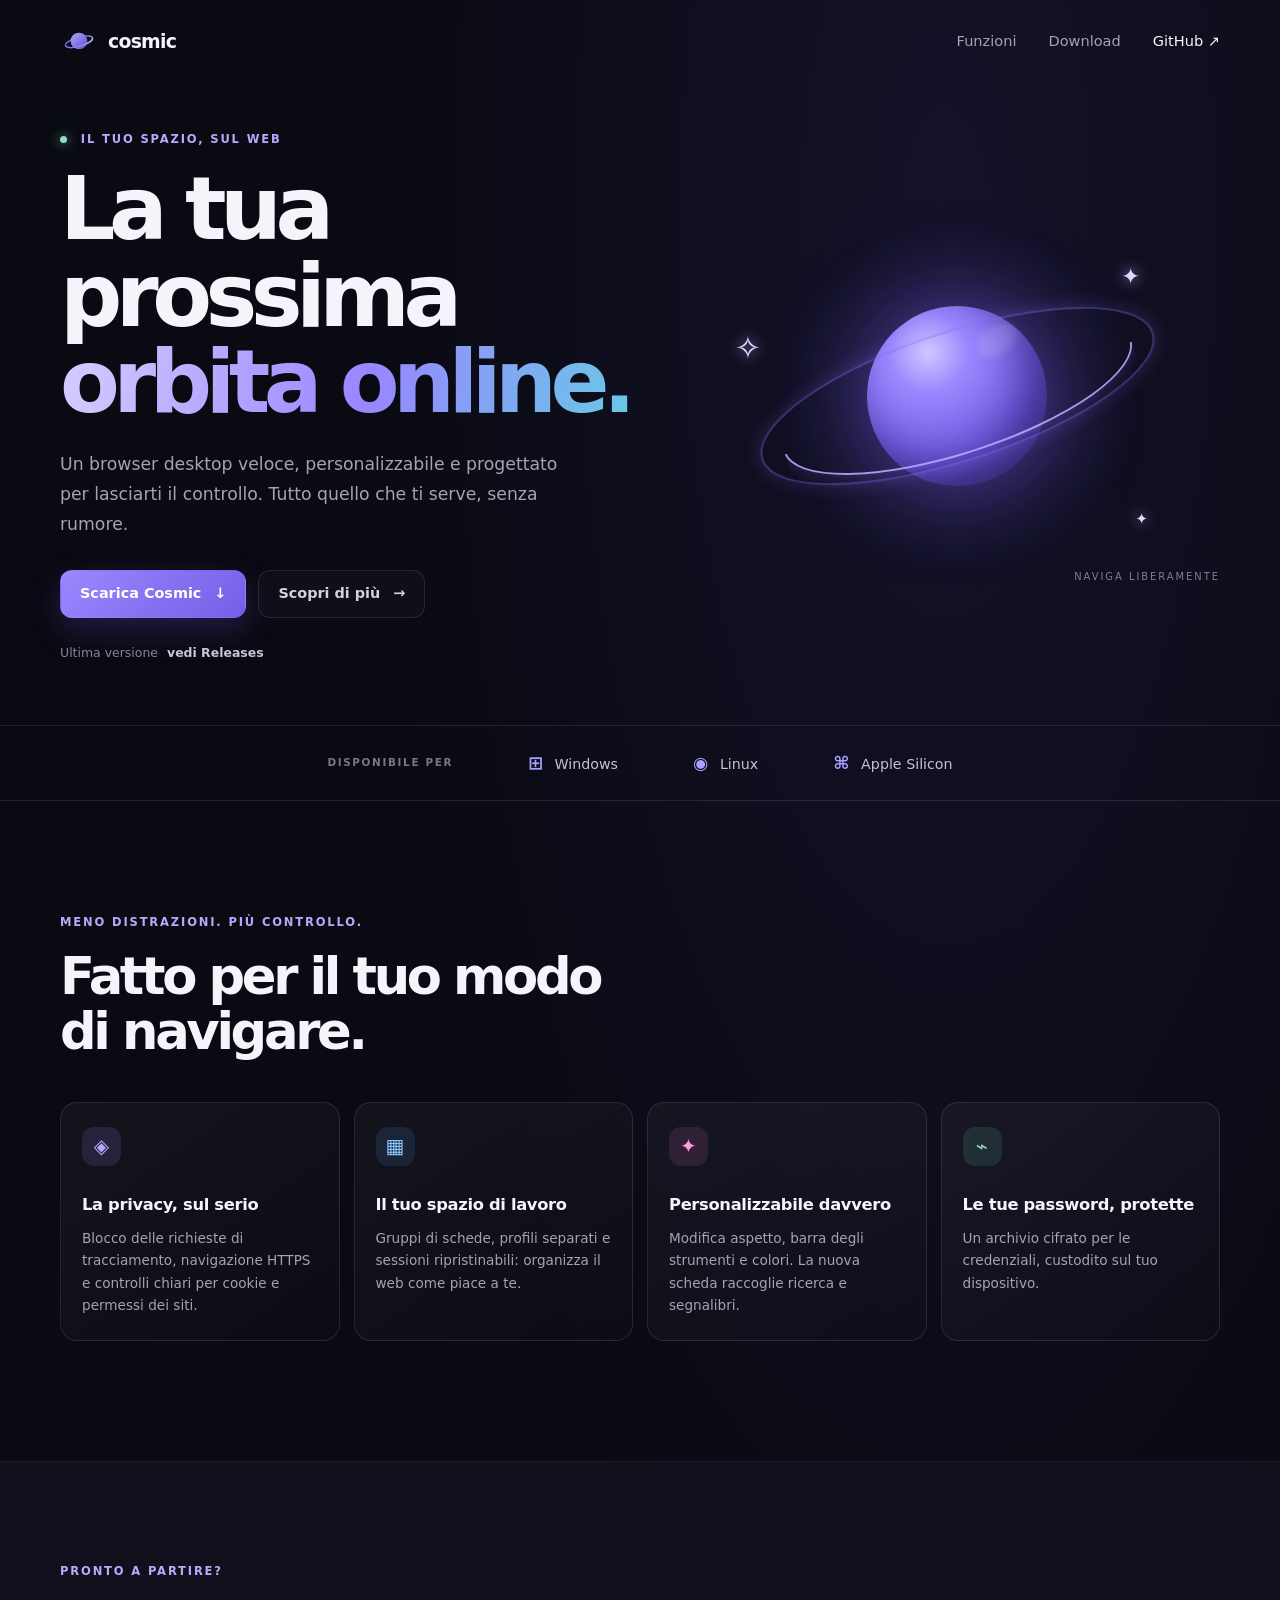
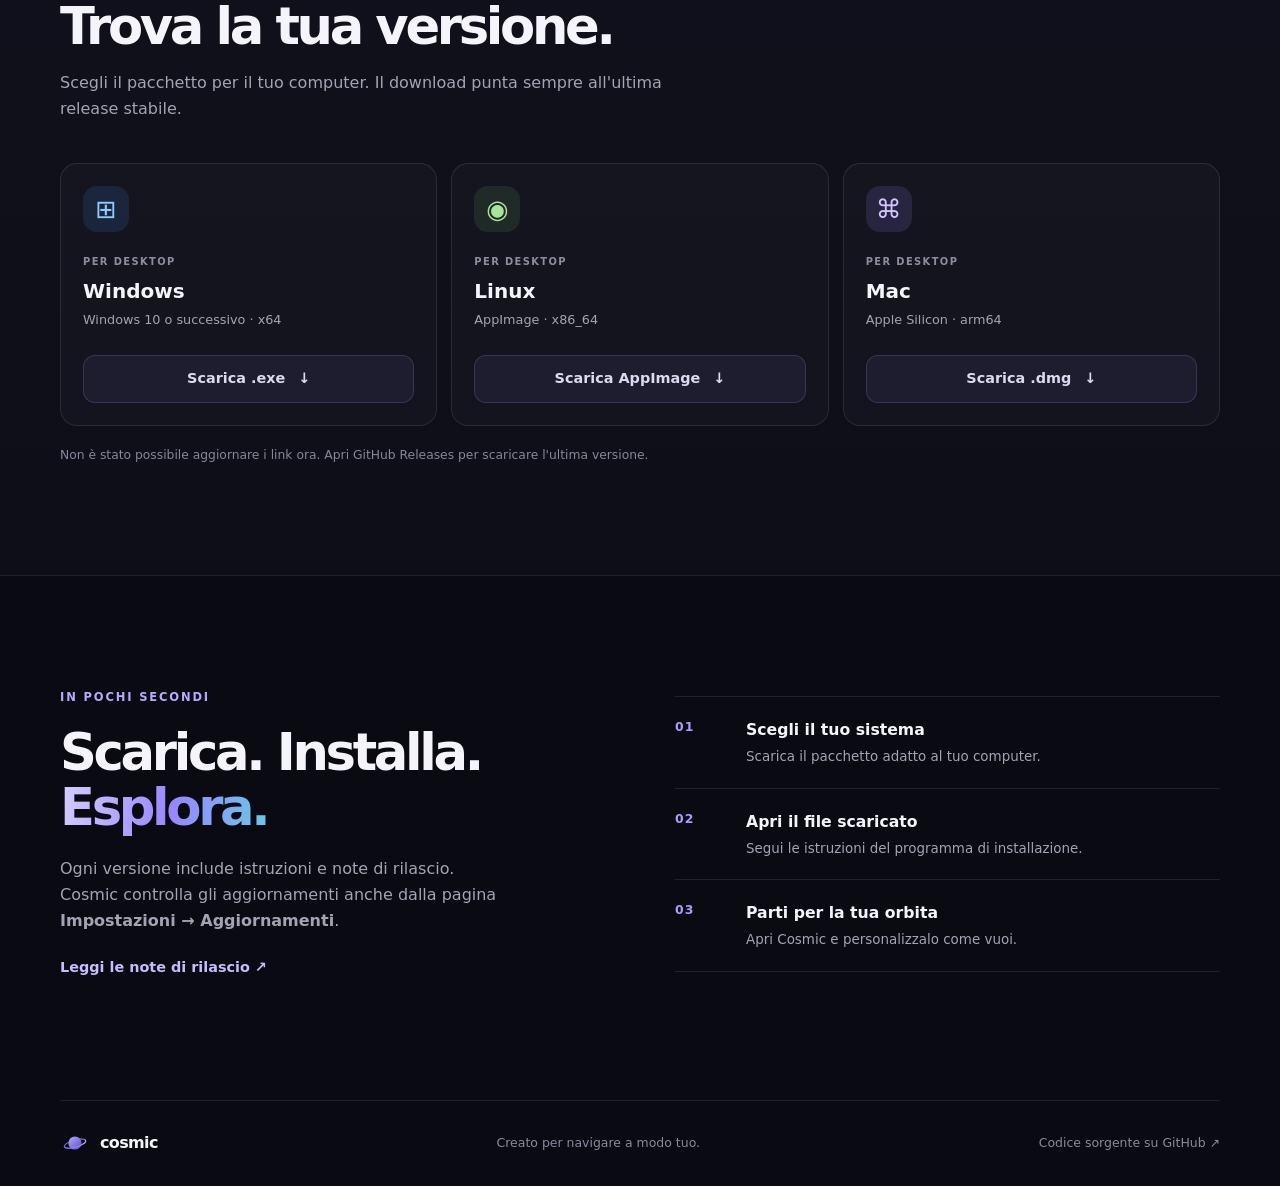
==== docs/index.html @ be407c5e "Add Cosmic updater and download site Add a settings page that checks the latest GitHub release and o" ====
<!doctype html>
<html lang="it">
<head>
  <meta charset="utf-8">
  <meta name="viewport" content="width=device-width, initial-scale=1">
  <meta name="theme-color" content="#090a12">
  <meta name="description" content="Scarica Cosmic, il browser desktop personalizzabile e attento alla privacy.">
  <title>Cosmic — naviga a modo tuo</title>
  <link rel="icon" href="assets/cosmic.svg" type="image/svg+xml">
  <link rel="stylesheet" href="styles.css">
  <script src="site.js" defer></script>
</head>
<body>
  <header class="topbar">
    <a class="brand" href="#" aria-label="Cosmic, pagina iniziale">
      <img src="assets/cosmic.svg" alt="" width="38" height="38">
      <span>cosmic</span>
    </a>
    <nav aria-label="Navigazione principale">
      <a href="#funzioni">Funzioni</a>
      <a href="#download">Download</a>
      <a class="nav-github" href="https://github.com/francydg2/cosmic-browser" target="_blank" rel="noreferrer">GitHub <span aria-hidden="true">↗</span></a>
    </nav>
  </header>

  <main>
    <section class="hero">
      <div class="hero-copy">
        <p class="eyebrow"><span class="status-dot"></span> IL TUO SPAZIO, SUL WEB</p>
        <h1>La tua prossima<br><span class="gradient-text">orbita online.</span></h1>
        <p class="hero-description">Un browser desktop veloce, personalizzabile e progettato per lasciarti il controllo. Tutto quello che ti serve, senza rumore.</p>
        <div class="hero-actions">
          <a class="button button-primary" href="#download">Scarica Cosmic <span aria-hidden="true">↓</span></a>
          <a class="button button-quiet" href="#funzioni">Scopri di più <span aria-hidden="true">→</span></a>
        </div>
        <p class="version-line">Ultima versione <strong id="latest-version">—</strong><span id="release-date"></span></p>
      </div>
      <div class="hero-art" aria-hidden="true">
        <div class="orbit orbit-one"></div>
        <div class="orbit orbit-two"></div>
        <div class="planet"></div>
        <span class="star star-one">✦</span>
        <span class="star star-two">✧</span>
        <span class="star star-three">✦</span>
        <div class="art-caption">NAVIGA LIBERAMENTE</div>
      </div>
    </section>

    <section class="platform-strip" aria-label="Sistemi supportati">
      <span>DISPONIBILE PER</span>
      <div><b aria-hidden="true">⊞</b> Windows</div>
      <div><b aria-hidden="true">◉</b> Linux</div>
      <div><b aria-hidden="true">⌘</b> Apple Silicon</div>
    </section>

    <section class="features section-wrap" id="funzioni">
      <div class="section-heading">
        <p class="eyebrow">MENO DISTRAZIONI. PIÙ CONTROLLO.</p>
        <h2>Fatto per il tuo modo<br>di navigare.</h2>
      </div>
      <div class="feature-grid">
        <article class="feature-card">
          <span class="feature-icon icon-purple" aria-hidden="true">◈</span>
          <h3>La privacy, sul serio</h3>
          <p>Blocco delle richieste di tracciamento, navigazione HTTPS e controlli chiari per cookie e permessi dei siti.</p>
        </article>
        <article class="feature-card">
          <span class="feature-icon icon-blue" aria-hidden="true">▦</span>
          <h3>Il tuo spazio di lavoro</h3>
          <p>Gruppi di schede, profili separati e sessioni ripristinabili: organizza il web come piace a te.</p>
        </article>
        <article class="feature-card">
          <span class="feature-icon icon-pink" aria-hidden="true">✦</span>
          <h3>Personalizzabile davvero</h3>
          <p>Modifica aspetto, barra degli strumenti e colori. La nuova scheda raccoglie ricerca e segnalibri.</p>
        </article>
        <article class="feature-card">
          <span class="feature-icon icon-green" aria-hidden="true">⌁</span>
          <h3>Le tue password, protette</h3>
          <p>Un archivio cifrato per le credenziali, custodito sul tuo dispositivo.</p>
        </article>
      </div>
    </section>

    <section class="download-section" id="download">
      <div class="section-wrap">
        <div class="section-heading download-heading">
          <p class="eyebrow">PRONTO A PARTIRE?</p>
          <h2>Trova la tua versione.</h2>
          <p>Scegli il pacchetto per il tuo computer. Il download punta sempre all'ultima release stabile.</p>
        </div>
        <div class="download-grid">
          <article class="download-card" data-platform="windows" data-suffix="-windows-x64.exe">
            <div class="platform-mark windows-mark" aria-hidden="true">⊞</div>
            <div class="download-card-copy">
              <p class="card-kicker">PER DESKTOP</p>
              <h3>Windows</h3>
              <p>Windows 10 o successivo · x64</p>
            </div>
            <a class="button button-download" href="https://github.com/francydg2/cosmic-browser/releases/latest" data-download>Scarica .exe <span aria-hidden="true">↓</span></a>
          </article>
          <article class="download-card" data-platform="linux" data-suffix="-linux-x64.AppImage">
            <div class="platform-mark linux-mark" aria-hidden="true">◉</div>
            <div class="download-card-copy">
              <p class="card-kicker">PER DESKTOP</p>
              <h3>Linux</h3>
              <p>AppImage · x86_64</p>
            </div>
            <a class="button button-download" href="https://github.com/francydg2/cosmic-browser/releases/latest" data-download>Scarica AppImage <span aria-hidden="true">↓</span></a>
          </article>
          <article class="download-card" data-platform="macos" data-suffix="-macos-arm64.dmg">
            <div class="platform-mark mac-mark" aria-hidden="true">⌘</div>
            <div class="download-card-copy">
              <p class="card-kicker">PER DESKTOP</p>
              <h3>Mac</h3>
              <p>Apple Silicon · arm64</p>
            </div>
            <a class="button button-download" href="https://github.com/francydg2/cosmic-browser/releases/latest" data-download>Scarica .dmg <span aria-hidden="true">↓</span></a>
          </article>
        </div>
        <p class="download-note" id="download-note">I download si aprono da GitHub Releases. La versione per Mac richiede Apple Silicon.</p>
      </div>
    </section>

    <section class="install section-wrap">
      <div class="install-copy">
        <p class="eyebrow">IN POCHI SECONDI</p>
        <h2>Scarica. Installa.<br><span class="gradient-text">Esplora.</span></h2>
        <p>Ogni versione include istruzioni e note di rilascio. Cosmic controlla gli aggiornamenti anche dalla pagina <strong>Impostazioni → Aggiornamenti</strong>.</p>
        <a class="text-link" href="https://github.com/francydg2/cosmic-browser/releases/latest">Leggi le note di rilascio <span aria-hidden="true">↗</span></a>
      </div>
      <div class="install-steps">
        <div class="step"><span>01</span><div><h3>Scegli il tuo sistema</h3><p>Scarica il pacchetto adatto al tuo computer.</p></div></div>
        <div class="step"><span>02</span><div><h3>Apri il file scaricato</h3><p>Segui le istruzioni del programma di installazione.</p></div></div>
        <div class="step"><span>03</span><div><h3>Parti per la tua orbita</h3><p>Apri Cosmic e personalizzalo come vuoi.</p></div></div>
      </div>
    </section>
  </main>

  <footer>
    <a class="brand" href="#" aria-label="Cosmic, pagina iniziale"><img src="assets/cosmic.svg" alt="" width="30" height="30"><span>cosmic</span></a>
    <p>Creato per navigare a modo tuo.</p>
    <a href="https://github.com/francydg2/cosmic-browser" target="_blank" rel="noreferrer">Codice sorgente su GitHub ↗</a>
  </footer>
</body>
</html>
---- docs/styles.css ----
:root {
  color-scheme: dark;
  --bg: #090a12;
  --panel: #11121d;
  --panel-bright: #171827;
  --line: rgba(209, 205, 255, .12);
  --text: #f5f4fb;
  --muted: #a4a3b4;
  --purple: #a393ff;
  --purple-bright: #7d68f5;
  --max-width: 1160px;
  font-family: Inter, ui-sans-serif, system-ui, -apple-system, BlinkMacSystemFont, "Segoe UI", sans-serif;
}

* { box-sizing: border-box; }

html { scroll-behavior: smooth; }

body {
  margin: 0;
  color: var(--text);
  background:
    radial-gradient(ellipse at 74% 8%, rgba(84, 66, 176, .15), transparent 36rem),
    var(--bg);
  line-height: 1.6;
}

a { color: inherit; text-decoration: none; }

.topbar, footer {
  width: min(var(--max-width), calc(100% - 48px));
  margin: 0 auto;
  display: flex;
  align-items: center;
  justify-content: space-between;
}

.topbar { height: 82px; }

.brand { display: inline-flex; gap: 10px; align-items: center; font-size: 1.18rem; font-weight: 750; letter-spacing: -.04em; }
.brand img { display: block; }
.topbar nav { display: flex; align-items: center; gap: 32px; color: var(--muted); font-size: .91rem; }
.topbar nav a:hover, footer a:hover, .text-link:hover { color: var(--text); }
.nav-github { color: var(--text); }

.hero {
  min-height: 580px;
  width: min(var(--max-width), calc(100% - 48px));
  margin: 0 auto;
  display: grid;
  grid-template-columns: 1.06fr .94fr;
  align-items: center;
  gap: 42px;
  padding: 48px 0 62px;
}

.hero-copy { position: relative; z-index: 1; }
.eyebrow { color: #b6aaff; font-size: .72rem; font-weight: 750; letter-spacing: .16em; margin: 0 0 18px; }
.status-dot { display: inline-block; width: 7px; height: 7px; margin-right: 8px; border-radius: 50%; background: #8be2bc; box-shadow: 0 0 12px rgba(139, 226, 188, .8); }

h1, h2, h3, p { margin-top: 0; }
h1 { font-size: clamp(3.2rem, 6.8vw, 5.7rem); line-height: .99; letter-spacing: -.075em; margin-bottom: 24px; }
.gradient-text { color: transparent; background: linear-gradient(100deg, #d2caff 3%, #9886ff 54%, #69c9e6); background-clip: text; -webkit-background-clip: text; }
.hero-description { max-width: 520px; color: var(--muted); font-size: 1.08rem; line-height: 1.75; }
.hero-actions { display: flex; align-items: center; gap: 12px; margin: 30px 0 25px; }
.button { min-height: 48px; display: inline-flex; align-items: center; justify-content: center; gap: 13px; padding: 0 19px; border: 1px solid transparent; border-radius: 12px; font-size: .9rem; font-weight: 700; transition: transform .18s ease, border-color .18s ease, background .18s ease; }
.button:hover { transform: translateY(-2px); }
.button-primary { background: linear-gradient(135deg, #9b88ff, #725fe6); color: #fff; box-shadow: 0 12px 32px rgba(106, 83, 227, .25); }
.button-quiet { color: #d3d0df; border-color: var(--line); background: rgba(255,255,255,.025); }
.version-line { color: #858497; font-size: .78rem; margin-bottom: 0; }
.version-line strong { color: #c9c4dc; font-weight: 650; margin-left: 5px; }
.version-line span { margin-left: 10px; }

.hero-art { position: relative; display: grid; place-items: center; min-height: 430px; overflow: hidden; }
.hero-art::before { content: ""; position: absolute; width: 360px; height: 360px; border-radius: 50%; background: radial-gradient(circle, rgba(115, 93, 231, .23), rgba(115, 93, 231, .04) 53%, transparent 72%); filter: blur(7px); }
.planet { position: relative; z-index: 2; width: 180px; aspect-ratio: 1; border-radius: 50%; background: radial-gradient(circle at 34% 26%, #d2c7ff 0, #9b88ff 22%, #6b55db 62%, #393174 100%); box-shadow: inset -20px -20px 38px rgba(15, 11, 54, .4), 0 0 90px rgba(121, 97, 255, .5); }
.planet::after { content: ""; position: absolute; inset: 20px 28px auto auto; width: 44px; height: 28px; border-radius: 50%; background: rgba(255,255,255,.12); transform: rotate(-35deg); filter: blur(3px); }
.orbit { position: absolute; z-index: 3; width: 365px; height: 116px; border: 2px solid rgba(184, 171, 255, .88); border-radius: 50%; transform: rotate(-18deg); box-shadow: 0 0 16px rgba(149, 129, 255, .22); }
.orbit-one { clip-path: inset(52% 0 0 0); }
.orbit-two { border-color: rgba(130, 113, 243, .35); transform: rotate(-18deg) scale(1.13); }
.star { position: absolute; color: #ded8ff; text-shadow: 0 0 14px #b5a7ff; }
.star-one { top: 78px; right: 80px; font-size: 1.4rem; }
.star-two { top: 142px; left: 40px; font-size: 2rem; }
.star-three { right: 72px; bottom: 80px; font-size: .95rem; }
.art-caption { position: absolute; right: 0; bottom: 26px; color: #807c9b; font-size: .62rem; letter-spacing: .2em; }

.platform-strip { border-top: 1px solid var(--line); border-bottom: 1px solid var(--line); min-height: 76px; display: flex; justify-content: center; align-items: center; gap: clamp(24px, 6vw, 75px); color: #c5c2d0; font-size: .89rem; }
.platform-strip > span { color: #79778a; font-size: .65rem; letter-spacing: .16em; font-weight: 750; }
.platform-strip b { color: #aaa0ff; font-size: 1.1rem; margin-right: 7px; }
.section-wrap { width: min(var(--max-width), calc(100% - 48px)); margin: 0 auto; }
.features { padding: 112px 0 120px; }
.section-heading { margin-bottom: 42px; }
.section-heading h2, .install h2 { font-size: clamp(2.4rem, 4vw, 3.65rem); line-height: 1.08; letter-spacing: -.065em; margin-bottom: 0; }
.feature-grid { display: grid; grid-template-columns: repeat(4, 1fr); gap: 14px; }
.feature-card { min-height: 230px; padding: 24px 21px; border: 1px solid var(--line); border-radius: 17px; background: linear-gradient(145deg, rgba(255,255,255,.045), rgba(255,255,255,.012)); }
.feature-icon { display: grid; place-items: center; width: 39px; height: 39px; margin-bottom: 26px; border-radius: 12px; font-size: 1.25rem; }
.icon-purple { background: rgba(157, 137, 255, .14); color: #b6a8ff; }
.icon-blue { background: rgba(96, 167, 255, .12); color: #8bc7ff; }
.icon-pink { background: rgba(244, 115, 201, .12); color: #ff9add; }
.icon-green { background: rgba(115, 221, 175, .12); color: #8ce3bc; }
.feature-card h3 { margin-bottom: 9px; font-size: 1.02rem; letter-spacing: -.02em; }
.feature-card p { color: var(--muted); font-size: .85rem; line-height: 1.65; margin-bottom: 0; }

.download-section { padding: 100px 0 110px; background: linear-gradient(180deg, #10111c, #0d0e17); border-top: 1px solid rgba(209,205,255,.08); border-bottom: 1px solid rgba(209,205,255,.08); }
.download-heading { max-width: 650px; }
.download-heading > p:last-child { color: var(--muted); margin: 16px 0 0; }
.download-grid { display: grid; grid-template-columns: repeat(3, 1fr); gap: 14px; }
.download-card { display: flex; flex-direction: column; min-height: 255px; padding: 22px; border: 1px solid var(--line); border-radius: 17px; background: rgba(255,255,255,.025); }
.platform-mark { display: grid; place-items: center; width: 46px; height: 46px; border-radius: 14px; font-size: 1.6rem; }
.windows-mark { color: #8ecaff; background: rgba(75, 156, 255, .13); }
.linux-mark { color: #a9e49b; background: rgba(130, 213, 112, .11); }
.mac-mark { color: #d2c5ff; background: rgba(157, 137, 255, .14); }
.download-card-copy { margin: 22px 0 24px; }
.card-kicker { color: #8e8ca1; font-size: .62rem; font-weight: 750; letter-spacing: .14em; margin-bottom: 5px; }
.download-card h3 { font-size: 1.25rem; margin-bottom: 3px; }
.download-card-copy > p:last-child { color: var(--muted); font-size: .8rem; margin-bottom: 0; }
.button-download { width: 100%; margin-top: auto; color: #ddd9f1; background: rgba(160, 144, 255, .08); border-color: rgba(160, 144, 255, .2); }
.button-download:hover { background: rgba(160, 144, 255, .16); border-color: rgba(160, 144, 255, .5); }
.download-note { color: #88869a; font-size: .77rem; margin: 20px 0 0; }

.install { display: grid; grid-template-columns: 1fr 1fr; gap: 70px; padding: 112px 0 120px; align-items: center; }
.install-copy > p:not(.eyebrow) { max-width: 440px; margin: 21px 0; color: var(--muted); }
.text-link { color: #c7bcff; font-size: .9rem; font-weight: 650; }
.install-steps { border-top: 1px solid var(--line); }
.step { display: grid; grid-template-columns: 55px 1fr; gap: 16px; padding: 20px 0; border-bottom: 1px solid var(--line); }
.step > span { color: #a89cff; font-size: .78rem; font-weight: 750; letter-spacing: .08em; }
.step h3 { font-size: .98rem; margin-bottom: 4px; }
.step p { color: var(--muted); font-size: .84rem; margin-bottom: 0; }

footer { min-height: 86px; border-top: 1px solid var(--line); color: #8b899b; font-size: .78rem; }
footer .brand { color: var(--text); font-size: 1rem; }
footer p { margin: 0; }

:focus-visible { outline: 2px solid #b5a8ff; outline-offset: 4px; }

@media (max-width: 900px) {
  .hero { grid-template-columns: 1fr .8fr; gap: 10px; }
  .hero-art { transform: scale(.85); }
  .feature-grid { grid-template-columns: repeat(2, 1fr); }
  .install { gap: 38px; }
}

@media (max-width: 650px) {
  .topbar, footer, .hero, .section-wrap { width: min(100% - 36px, var(--max-width)); }
  .topbar { height: 70px; }
  .topbar nav { gap: 16px; font-size: .8rem; }
  .topbar nav a:first-child { display: none; }
  .hero { display: block; padding: 56px 0 35px; }
  h1 { font-size: clamp(3.25rem, 16vw, 5rem); }
  .hero-description { font-size: .98rem; }
  .hero-art { min-height: 315px; transform: scale(.8); margin: -4px 0 -25px; }
  .platform-strip { gap: 15px; flex-wrap: wrap; padding: 17px 18px; font-size: .75rem; }
  .platform-strip > span { width: 100%; text-align: center; }
  .features, .install { padding: 78px 0; }
  .feature-grid, .download-grid, .install { grid-template-columns: 1fr; }
  .feature-card { min-height: auto; }
  .feature-icon { margin-bottom: 18px; }
  .download-section { padding: 78px 0; }
  .download-card { min-height: 225px; }
  .install { gap: 40px; }
  footer { flex-wrap: wrap; gap: 10px; padding: 20px 0; }
  footer p { order: 3; width: 100%; }
}

@media (prefers-reduced-motion: reduce) {
  html { scroll-behavior: auto; }
  *, *::before, *::after { transition-duration: .01ms !important; }
}
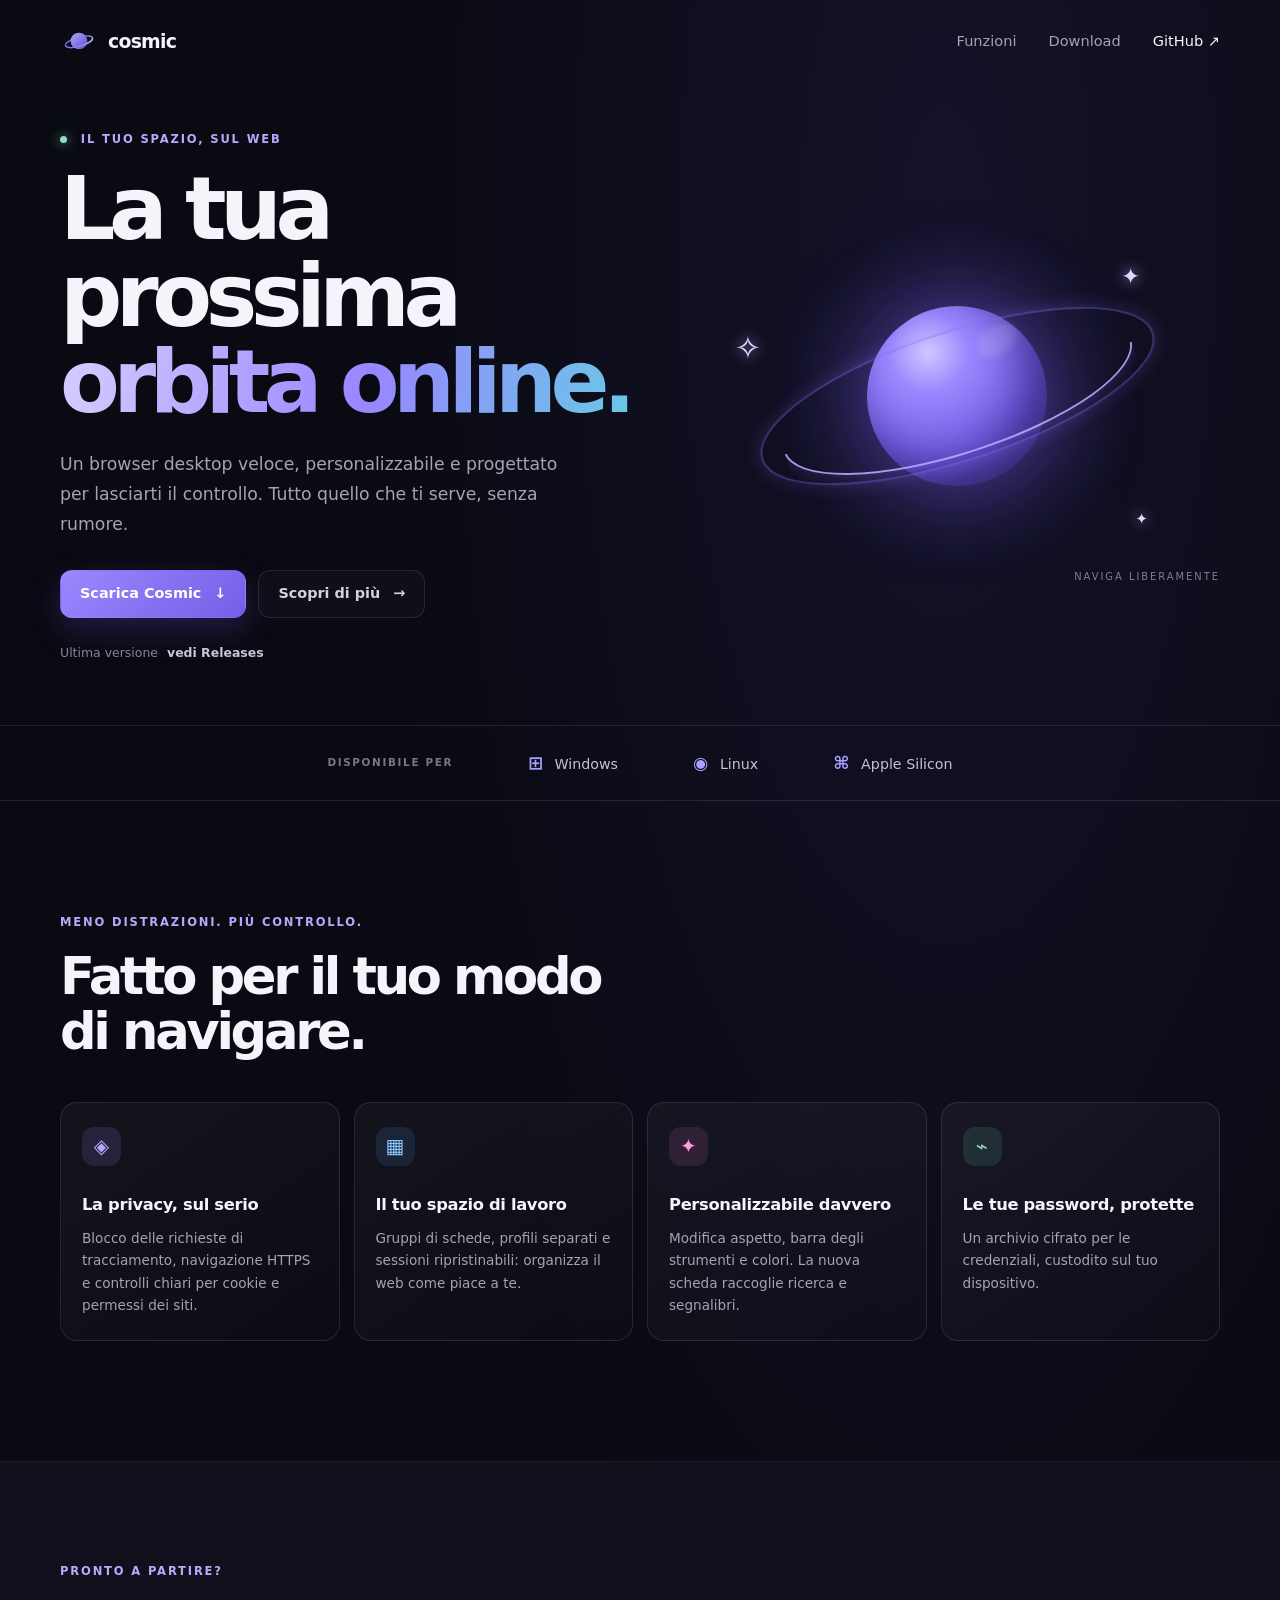
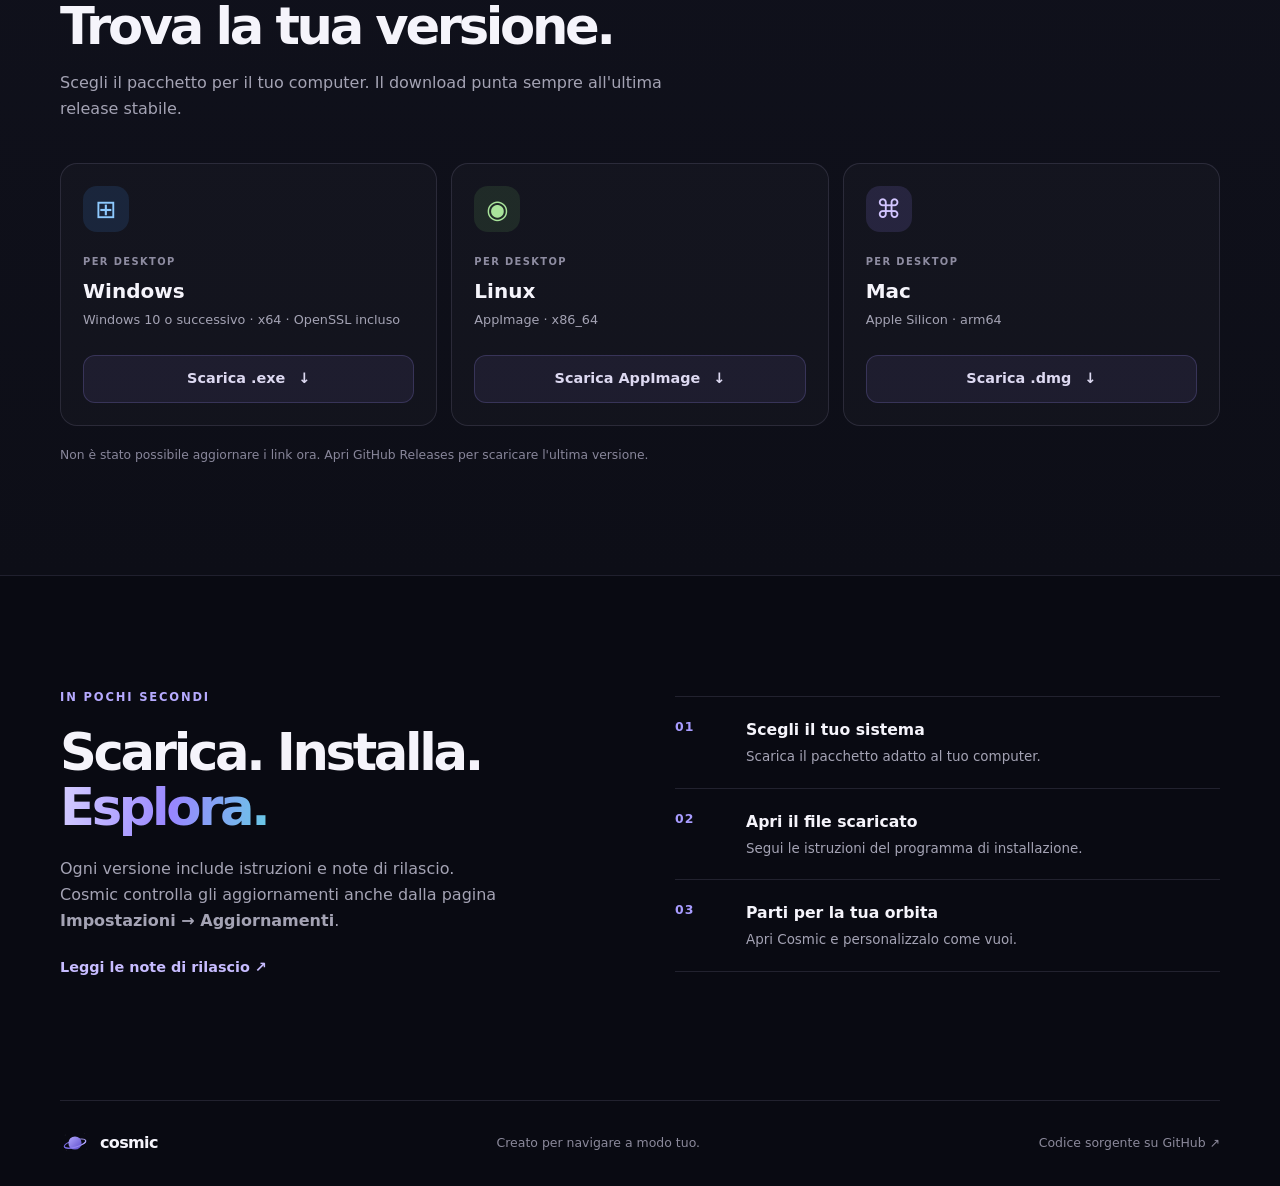
==== commit 60aa9ba4: "Fix Windows OpenSSL installer packaging Co-authored-by: Copilot App <223556219+Copilot@users.noreply" ====
--- a/docs/index.html
+++ b/docs/index.html
@@ -4,7 +4,7 @@
   <meta charset="utf-8">
   <meta name="viewport" content="width=device-width, initial-scale=1">
   <meta name="theme-color" content="#090a12">
-  <meta name="description" content="Scarica Cosmic, il browser desktop personalizzabile e attento alla privacy.">
+  <meta name="description" content="Scarica Cosmic, il browser desktop personalizzabile e attento alla privacy. Installer Windows con OpenSSL incluso.">
   <title>Cosmic — naviga a modo tuo</title>
   <link rel="icon" href="assets/cosmic.svg" type="image/svg+xml">
   <link rel="stylesheet" href="styles.css">
@@ -95,7 +95,7 @@
             <div class="download-card-copy">
               <p class="card-kicker">PER DESKTOP</p>
               <h3>Windows</h3>
-              <p>Windows 10 o successivo · x64</p>
+              <p>Windows 10 o successivo · x64 · OpenSSL incluso</p>
             </div>
             <a class="button button-download" href="https://github.com/francydg2/cosmic-browser/releases/latest" data-download>Scarica .exe <span aria-hidden="true">↓</span></a>
           </article>
@@ -118,7 +118,7 @@
             <a class="button button-download" href="https://github.com/francydg2/cosmic-browser/releases/latest" data-download>Scarica .dmg <span aria-hidden="true">↓</span></a>
           </article>
         </div>
-        <p class="download-note" id="download-note">I download si aprono da GitHub Releases. La versione per Mac richiede Apple Silicon.</p>
+        <p class="download-note" id="download-note">L'installer Windows include le librerie necessarie: non serve installare OpenSSL a parte. L'AppImage Linux richiede NSS/NSPR di sistema; il pacchetto Flatpak è in preparazione.</p>
       </div>
     </section>
 
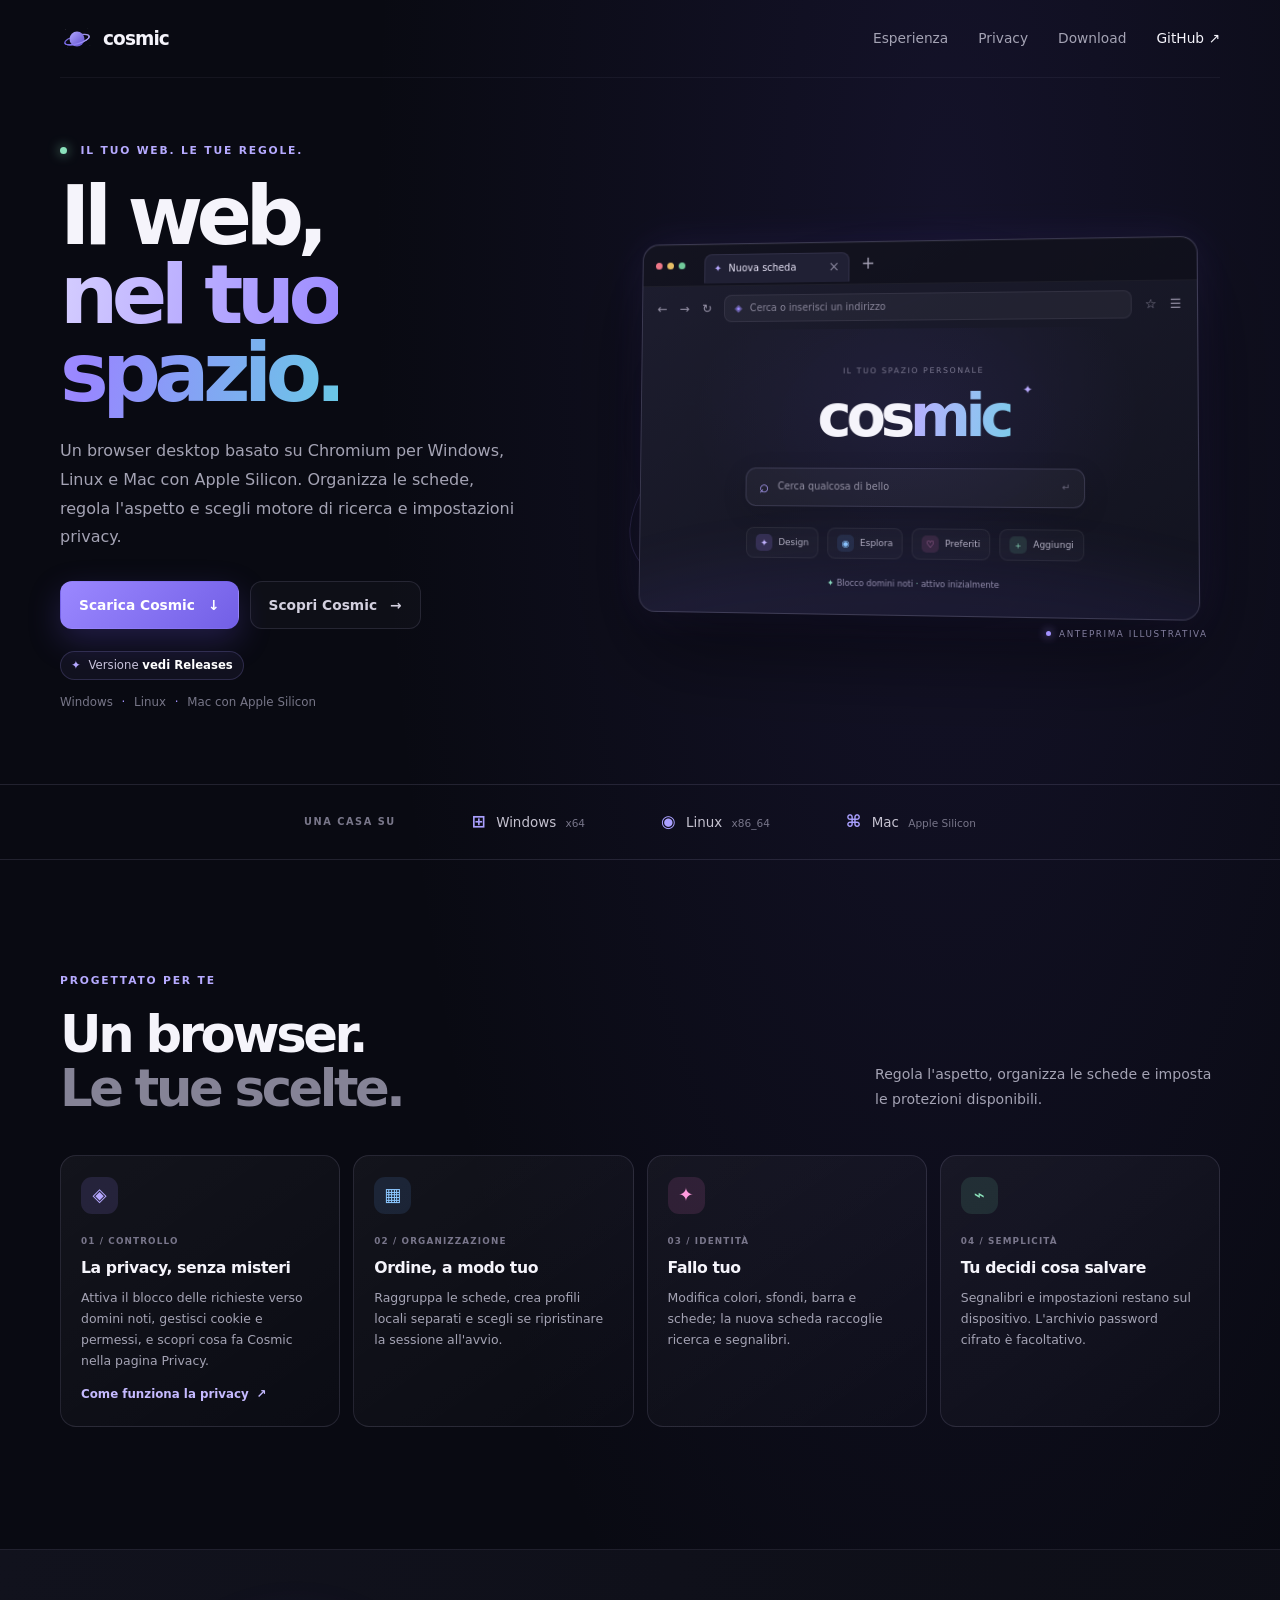
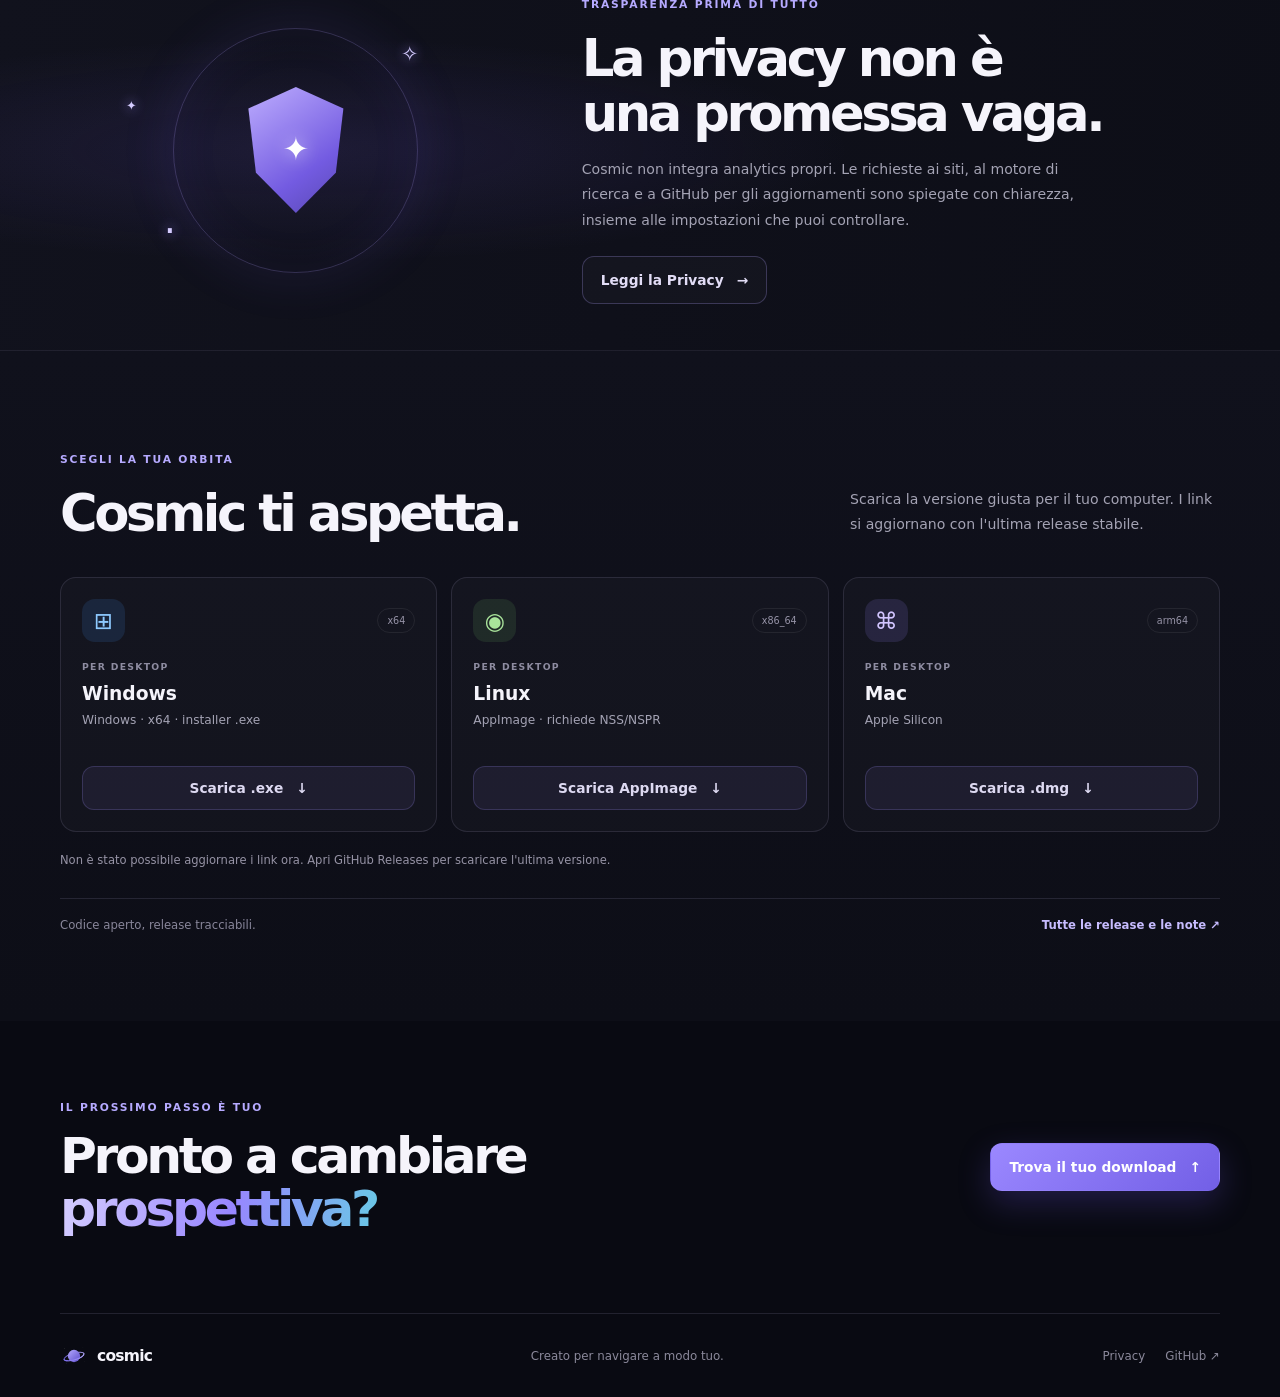
==== commit 8a804c7c: "Add Android updates, downloads and header fixes; desktop workspaces, updater and site Co-authored-by" ====
--- a/docs/index.html
+++ b/docs/index.html
@@ -4,8 +4,12 @@
   <meta charset="utf-8">
   <meta name="viewport" content="width=device-width, initial-scale=1">
   <meta name="theme-color" content="#090a12">
-  <meta name="description" content="Scarica Cosmic, il browser desktop personalizzabile e attento alla privacy. Installer Windows con OpenSSL incluso.">
-  <title>Cosmic — naviga a modo tuo</title>
+  <meta name="description" content="Cosmic è un browser desktop Chromium personalizzabile per Windows, Linux e Mac Apple Silicon. Privacy e controlli chiari, sul tuo computer.">
+  <meta property="og:type" content="website">
+  <meta property="og:title" content="Cosmic — il web, nel tuo spazio">
+  <meta property="og:description" content="Un browser desktop personalizzabile per Windows, Linux e Mac Apple Silicon.">
+  <meta property="og:image" content="https://francydg2.github.io/cosmic-browser/assets/cosmic.svg">
+  <title>Cosmic — il web, nel tuo spazio</title>
   <link rel="icon" href="assets/cosmic.svg" type="image/svg+xml">
   <link rel="stylesheet" href="styles.css">
   <script src="site.js" defer></script>
@@ -13,134 +17,188 @@
 <body>
   <header class="topbar">
     <a class="brand" href="#" aria-label="Cosmic, pagina iniziale">
-      <img src="assets/cosmic.svg" alt="" width="38" height="38">
+      <img src="assets/cosmic.svg" alt="" width="34" height="34">
       <span>cosmic</span>
     </a>
     <nav aria-label="Navigazione principale">
-      <a href="#funzioni">Funzioni</a>
+      <a href="#esperienza">Esperienza</a>
+      <a href="privacy.html">Privacy</a>
       <a href="#download">Download</a>
-      <a class="nav-github" href="https://github.com/francydg2/cosmic-browser" target="_blank" rel="noreferrer">GitHub <span aria-hidden="true">↗</span></a>
+      <a class="nav-github" href="https://github.com/francydg2/cosmic-browser" target="_blank" rel="noopener noreferrer">GitHub <span aria-hidden="true">↗</span></a>
     </nav>
   </header>
 
   <main>
     <section class="hero">
       <div class="hero-copy">
-        <p class="eyebrow"><span class="status-dot"></span> IL TUO SPAZIO, SUL WEB</p>
-        <h1>La tua prossima<br><span class="gradient-text">orbita online.</span></h1>
-        <p class="hero-description">Un browser desktop veloce, personalizzabile e progettato per lasciarti il controllo. Tutto quello che ti serve, senza rumore.</p>
+        <p class="eyebrow"><span class="status-dot"></span> IL TUO WEB. LE TUE REGOLE.</p>
+        <h1>Il web,<br><span class="gradient-text">nel tuo spazio.</span></h1>
+        <p class="hero-description">Un browser desktop basato su Chromium per Windows, Linux e Mac con Apple Silicon. Organizza le schede, regola l'aspetto e scegli motore di ricerca e impostazioni privacy.</p>
         <div class="hero-actions">
           <a class="button button-primary" href="#download">Scarica Cosmic <span aria-hidden="true">↓</span></a>
-          <a class="button button-quiet" href="#funzioni">Scopri di più <span aria-hidden="true">→</span></a>
-        </div>
-        <p class="version-line">Ultima versione <strong id="latest-version">—</strong><span id="release-date"></span></p>
-      </div>
-      <div class="hero-art" aria-hidden="true">
+          <a class="button button-quiet" href="#esperienza">Scopri Cosmic <span aria-hidden="true">→</span></a>
+        </div>
+        <div class="hero-meta">
+          <span class="version-pill"><span aria-hidden="true">✦</span> Versione <strong id="latest-version">—</strong></span>
+          <span id="release-date" class="release-date" aria-live="polite"></span>
+        </div>
+        <p class="platform-caption">Windows <span>·</span> Linux <span>·</span> Mac con Apple Silicon</p>
+      </div>
+
+      <div class="product-stage" aria-label="Anteprima illustrativa dell'interfaccia Cosmic">
+        <div class="stage-glow"></div>
         <div class="orbit orbit-one"></div>
         <div class="orbit orbit-two"></div>
-        <div class="planet"></div>
-        <span class="star star-one">✦</span>
-        <span class="star star-two">✧</span>
-        <span class="star star-three">✦</span>
-        <div class="art-caption">NAVIGA LIBERAMENTE</div>
+        <div class="browser-preview">
+          <div class="preview-titlebar">
+            <div class="window-dots" aria-hidden="true"><i></i><i></i><i></i></div>
+            <div class="preview-tab"><span class="mini-planet" aria-hidden="true">✦</span> Nuova scheda <span class="tab-close" aria-hidden="true">×</span></div>
+            <span class="preview-plus" aria-hidden="true">+</span>
+          </div>
+          <div class="preview-toolbar">
+            <span aria-hidden="true">←</span><span aria-hidden="true">→</span><span aria-hidden="true">↻</span>
+            <div class="address-field"><span class="lock-mark" aria-hidden="true">◈</span> Cerca o inserisci un indirizzo</div>
+            <span aria-hidden="true">☆</span><span aria-hidden="true">☰</span>
+          </div>
+          <div class="preview-content">
+            <div class="preview-date">IL TUO SPAZIO PERSONALE</div>
+            <div class="preview-logo"><span>cos</span><span class="preview-logo-accent">mic</span><span class="preview-star">✦</span></div>
+            <div class="preview-search"><span aria-hidden="true">⌕</span> Cerca qualcosa di bello <span class="search-shortcut">↵</span></div>
+            <div class="preview-bookmarks" aria-hidden="true">
+              <span><i class="bookmark-icon icon-violet">✦</i> Design</span>
+              <span><i class="bookmark-icon icon-blue">◉</i> Esplora</span>
+              <span><i class="bookmark-icon icon-pink">♡</i> Preferiti</span>
+              <span><i class="bookmark-icon icon-green">＋</i> Aggiungi</span>
+            </div>
+            <div class="preview-shield"><span>✦</span> Blocco domini noti <b>·</b> attivo inizialmente</div>
+          </div>
+          <div class="preview-bottom-glow"></div>
+        </div>
+        <div class="stage-label"><span></span> ANTEPRIMA ILLUSTRATIVA</div>
       </div>
     </section>
 
     <section class="platform-strip" aria-label="Sistemi supportati">
-      <span>DISPONIBILE PER</span>
-      <div><b aria-hidden="true">⊞</b> Windows</div>
-      <div><b aria-hidden="true">◉</b> Linux</div>
-      <div><b aria-hidden="true">⌘</b> Apple Silicon</div>
-    </section>
-
-    <section class="features section-wrap" id="funzioni">
+      <span class="strip-label">UNA CASA SU</span>
+      <div><b aria-hidden="true">⊞</b> Windows <small>x64</small></div>
+      <div><b aria-hidden="true">◉</b> Linux <small>x86_64</small></div>
+      <div><b aria-hidden="true">⌘</b> Mac <small>Apple Silicon</small></div>
+    </section>
+
+    <section class="features section-wrap" id="esperienza">
       <div class="section-heading">
-        <p class="eyebrow">MENO DISTRAZIONI. PIÙ CONTROLLO.</p>
-        <h2>Fatto per il tuo modo<br>di navigare.</h2>
+        <div>
+          <p class="eyebrow">PROGETTATO PER TE</p>
+          <h2>Un browser.<br><span class="muted-heading">Le tue scelte.</span></h2>
+        </div>
+        <p class="section-intro">Regola l'aspetto, organizza le schede e imposta le protezioni disponibili.</p>
       </div>
       <div class="feature-grid">
-        <article class="feature-card">
+        <article class="feature-card feature-card-large">
           <span class="feature-icon icon-purple" aria-hidden="true">◈</span>
-          <h3>La privacy, sul serio</h3>
-          <p>Blocco delle richieste di tracciamento, navigazione HTTPS e controlli chiari per cookie e permessi dei siti.</p>
+          <p class="feature-number">01 / CONTROLLO</p>
+          <h3>La privacy, senza misteri</h3>
+          <p>Attiva il blocco delle richieste verso domini noti, gestisci cookie e permessi, e scopri cosa fa Cosmic nella pagina Privacy.</p>
+          <a class="card-link" href="privacy.html">Come funziona la privacy <span aria-hidden="true">↗</span></a>
         </article>
         <article class="feature-card">
           <span class="feature-icon icon-blue" aria-hidden="true">▦</span>
-          <h3>Il tuo spazio di lavoro</h3>
-          <p>Gruppi di schede, profili separati e sessioni ripristinabili: organizza il web come piace a te.</p>
+          <p class="feature-number">02 / ORGANIZZAZIONE</p>
+          <h3>Ordine, a modo tuo</h3>
+          <p>Raggruppa le schede, crea profili locali separati e scegli se ripristinare la sessione all'avvio.</p>
         </article>
         <article class="feature-card">
           <span class="feature-icon icon-pink" aria-hidden="true">✦</span>
-          <h3>Personalizzabile davvero</h3>
-          <p>Modifica aspetto, barra degli strumenti e colori. La nuova scheda raccoglie ricerca e segnalibri.</p>
+          <p class="feature-number">03 / IDENTITÀ</p>
+          <h3>Fallo tuo</h3>
+          <p>Modifica colori, sfondi, barra e schede; la nuova scheda raccoglie ricerca e segnalibri.</p>
         </article>
         <article class="feature-card">
           <span class="feature-icon icon-green" aria-hidden="true">⌁</span>
-          <h3>Le tue password, protette</h3>
-          <p>Un archivio cifrato per le credenziali, custodito sul tuo dispositivo.</p>
-        </article>
+          <p class="feature-number">04 / SEMPLICITÀ</p>
+          <h3>Tu decidi cosa salvare</h3>
+          <p>Segnalibri e impostazioni restano sul dispositivo. L'archivio password cifrato è facoltativo.</p>
+        </article>
+      </div>
+    </section>
+
+    <section class="privacy-band" id="privacy">
+      <div class="section-wrap privacy-inner">
+        <div class="privacy-art" aria-hidden="true">
+          <div class="shield-orbit"></div>
+          <div class="shield-shape"><span>✦</span></div>
+          <span class="privacy-star privacy-star-one">✧</span>
+          <span class="privacy-star privacy-star-two">·</span>
+          <span class="privacy-star privacy-star-three">✦</span>
+        </div>
+        <div class="privacy-copy">
+          <p class="eyebrow">TRASPARENZA PRIMA DI TUTTO</p>
+          <h2>La privacy non è<br>una promessa vaga.</h2>
+          <p>Cosmic non integra analytics propri. Le richieste ai siti, al motore di ricerca e a GitHub per gli aggiornamenti sono spiegate con chiarezza, insieme alle impostazioni che puoi controllare.</p>
+          <a class="button button-outline" href="privacy.html">Leggi la Privacy <span aria-hidden="true">→</span></a>
+        </div>
       </div>
     </section>
 
     <section class="download-section" id="download">
       <div class="section-wrap">
         <div class="section-heading download-heading">
-          <p class="eyebrow">PRONTO A PARTIRE?</p>
-          <h2>Trova la tua versione.</h2>
-          <p>Scegli il pacchetto per il tuo computer. Il download punta sempre all'ultima release stabile.</p>
+          <div>
+            <p class="eyebrow">SCEGLI LA TUA ORBITA</p>
+            <h2>Cosmic ti aspetta.</h2>
+          </div>
+          <p class="section-intro">Scarica la versione giusta per il tuo computer. I link si aggiornano con l'ultima release stabile.</p>
         </div>
         <div class="download-grid">
           <article class="download-card" data-platform="windows" data-suffix="-windows-x64.exe">
-            <div class="platform-mark windows-mark" aria-hidden="true">⊞</div>
+            <div class="download-card-top"><div class="platform-mark windows-mark" aria-hidden="true">⊞</div><span class="platform-arch">x64</span></div>
             <div class="download-card-copy">
               <p class="card-kicker">PER DESKTOP</p>
               <h3>Windows</h3>
-              <p>Windows 10 o successivo · x64 · OpenSSL incluso</p>
+              <p>Windows · x64 · installer .exe</p>
             </div>
             <a class="button button-download" href="https://github.com/francydg2/cosmic-browser/releases/latest" data-download>Scarica .exe <span aria-hidden="true">↓</span></a>
           </article>
           <article class="download-card" data-platform="linux" data-suffix="-linux-x64.AppImage">
-            <div class="platform-mark linux-mark" aria-hidden="true">◉</div>
+            <div class="download-card-top"><div class="platform-mark linux-mark" aria-hidden="true">◉</div><span class="platform-arch">x86_64</span></div>
             <div class="download-card-copy">
               <p class="card-kicker">PER DESKTOP</p>
               <h3>Linux</h3>
-              <p>AppImage · x86_64</p>
+              <p>AppImage · richiede NSS/NSPR</p>
             </div>
             <a class="button button-download" href="https://github.com/francydg2/cosmic-browser/releases/latest" data-download>Scarica AppImage <span aria-hidden="true">↓</span></a>
           </article>
           <article class="download-card" data-platform="macos" data-suffix="-macos-arm64.dmg">
-            <div class="platform-mark mac-mark" aria-hidden="true">⌘</div>
+            <div class="download-card-top"><div class="platform-mark mac-mark" aria-hidden="true">⌘</div><span class="platform-arch">arm64</span></div>
             <div class="download-card-copy">
               <p class="card-kicker">PER DESKTOP</p>
               <h3>Mac</h3>
-              <p>Apple Silicon · arm64</p>
+              <p>Apple Silicon</p>
             </div>
             <a class="button button-download" href="https://github.com/francydg2/cosmic-browser/releases/latest" data-download>Scarica .dmg <span aria-hidden="true">↓</span></a>
           </article>
         </div>
-        <p class="download-note" id="download-note">L'installer Windows include le librerie necessarie: non serve installare OpenSSL a parte. L'AppImage Linux richiede NSS/NSPR di sistema; il pacchetto Flatpak è in preparazione.</p>
-      </div>
-    </section>
-
-    <section class="install section-wrap">
-      <div class="install-copy">
-        <p class="eyebrow">IN POCHI SECONDI</p>
-        <h2>Scarica. Installa.<br><span class="gradient-text">Esplora.</span></h2>
-        <p>Ogni versione include istruzioni e note di rilascio. Cosmic controlla gli aggiornamenti anche dalla pagina <strong>Impostazioni → Aggiornamenti</strong>.</p>
-        <a class="text-link" href="https://github.com/francydg2/cosmic-browser/releases/latest">Leggi le note di rilascio <span aria-hidden="true">↗</span></a>
-      </div>
-      <div class="install-steps">
-        <div class="step"><span>01</span><div><h3>Scegli il tuo sistema</h3><p>Scarica il pacchetto adatto al tuo computer.</p></div></div>
-        <div class="step"><span>02</span><div><h3>Apri il file scaricato</h3><p>Segui le istruzioni del programma di installazione.</p></div></div>
-        <div class="step"><span>03</span><div><h3>Parti per la tua orbita</h3><p>Apri Cosmic e personalizzalo come vuoi.</p></div></div>
-      </div>
+        <p class="download-note" id="download-note">I pacchetti Windows non sono ancora firmati e l'app Mac non è notarizzata: il sistema potrebbe mostrare un avviso al primo avvio. Scarica Cosmic solo dalle release ufficiali.</p>
+        <div class="release-link"><span>Codice aperto, release tracciabili.</span><a href="https://github.com/francydg2/cosmic-browser/releases/latest" target="_blank" rel="noopener noreferrer">Tutte le release e le note <span aria-hidden="true">↗</span></a></div>
+      </div>
+    </section>
+
+    <section class="closing section-wrap">
+      <div>
+        <p class="eyebrow">IL PROSSIMO PASSO È TUO</p>
+        <h2>Pronto a cambiare<br><span class="gradient-text">prospettiva?</span></h2>
+      </div>
+      <a class="button button-primary" href="#download">Trova il tuo download <span aria-hidden="true">↑</span></a>
     </section>
   </main>
 
   <footer>
-    <a class="brand" href="#" aria-label="Cosmic, pagina iniziale"><img src="assets/cosmic.svg" alt="" width="30" height="30"><span>cosmic</span></a>
+    <a class="brand" href="#" aria-label="Cosmic, pagina iniziale"><img src="assets/cosmic.svg" alt="" width="28" height="28"><span>cosmic</span></a>
     <p>Creato per navigare a modo tuo.</p>
-    <a href="https://github.com/francydg2/cosmic-browser" target="_blank" rel="noreferrer">Codice sorgente su GitHub ↗</a>
+    <div class="footer-links">
+      <a href="privacy.html">Privacy</a>
+      <a href="https://github.com/francydg2/cosmic-browser" target="_blank" rel="noopener noreferrer">GitHub ↗</a>
+    </div>
   </footer>
 </body>
 </html>
--- a/docs/styles.css
+++ b/docs/styles.css
@@ -14,7 +14,7 @@
 
 * { box-sizing: border-box; }
 
-html { scroll-behavior: smooth; }
+html { scroll-behavior: smooth; scroll-padding-top: 90px; }
 
 body {
   margin: 0;
@@ -35,131 +35,248 @@
   justify-content: space-between;
 }
 
-.topbar { height: 82px; }
-
-.brand { display: inline-flex; gap: 10px; align-items: center; font-size: 1.18rem; font-weight: 750; letter-spacing: -.04em; }
+.topbar {
+  height: 78px;
+  position: relative;
+  z-index: 5;
+  border-bottom: 1px solid rgba(209, 205, 255, .055);
+}
+
+.brand { display: inline-flex; gap: 9px; align-items: center; font-size: 1.16rem; font-weight: 760; letter-spacing: -.05em; }
 .brand img { display: block; }
-.topbar nav { display: flex; align-items: center; gap: 32px; color: var(--muted); font-size: .91rem; }
-.topbar nav a:hover, footer a:hover, .text-link:hover { color: var(--text); }
+.topbar nav { display: flex; align-items: center; gap: 30px; color: var(--muted); font-size: .86rem; }
+.topbar nav a, footer a, .text-link, .card-link { transition: color .18s ease; }
+.topbar nav a:hover, footer a:hover, .text-link:hover, .card-link:hover { color: var(--text); }
 .nav-github { color: var(--text); }
 
 .hero {
-  min-height: 580px;
+  min-height: 624px;
   width: min(var(--max-width), calc(100% - 48px));
   margin: 0 auto;
   display: grid;
-  grid-template-columns: 1.06fr .94fr;
+  grid-template-columns: .92fr 1.08fr;
   align-items: center;
-  gap: 42px;
-  padding: 48px 0 62px;
-}
-
-.hero-copy { position: relative; z-index: 1; }
-.eyebrow { color: #b6aaff; font-size: .72rem; font-weight: 750; letter-spacing: .16em; margin: 0 0 18px; }
+  gap: 24px;
+  padding: 48px 0 56px;
+}
+
+.hero-copy { position: relative; z-index: 1; padding: 16px 0; }
+.eyebrow { color: #b6aaff; font-size: .67rem; font-weight: 760; letter-spacing: .17em; margin: 0 0 18px; }
 .status-dot { display: inline-block; width: 7px; height: 7px; margin-right: 8px; border-radius: 50%; background: #8be2bc; box-shadow: 0 0 12px rgba(139, 226, 188, .8); }
 
 h1, h2, h3, p { margin-top: 0; }
-h1 { font-size: clamp(3.2rem, 6.8vw, 5.7rem); line-height: .99; letter-spacing: -.075em; margin-bottom: 24px; }
+h1 { font-size: clamp(3.55rem, 6.4vw, 5.6rem); line-height: .96; letter-spacing: -.08em; margin-bottom: 24px; }
 .gradient-text { color: transparent; background: linear-gradient(100deg, #d2caff 3%, #9886ff 54%, #69c9e6); background-clip: text; -webkit-background-clip: text; }
-.hero-description { max-width: 520px; color: var(--muted); font-size: 1.08rem; line-height: 1.75; }
-.hero-actions { display: flex; align-items: center; gap: 12px; margin: 30px 0 25px; }
-.button { min-height: 48px; display: inline-flex; align-items: center; justify-content: center; gap: 13px; padding: 0 19px; border: 1px solid transparent; border-radius: 12px; font-size: .9rem; font-weight: 700; transition: transform .18s ease, border-color .18s ease, background .18s ease; }
+.hero-description { max-width: 465px; color: var(--muted); font-size: 1rem; line-height: 1.8; }
+.hero-actions { display: flex; align-items: center; gap: 11px; margin: 29px 0 22px; }
+.button { min-height: 48px; display: inline-flex; align-items: center; justify-content: center; gap: 13px; padding: 0 18px; border: 1px solid transparent; border-radius: 12px; font-size: .86rem; font-weight: 720; transition: transform .18s ease, border-color .18s ease, background .18s ease, box-shadow .18s ease; }
 .button:hover { transform: translateY(-2px); }
 .button-primary { background: linear-gradient(135deg, #9b88ff, #725fe6); color: #fff; box-shadow: 0 12px 32px rgba(106, 83, 227, .25); }
+.button-primary:hover { box-shadow: 0 15px 38px rgba(106, 83, 227, .38); }
 .button-quiet { color: #d3d0df; border-color: var(--line); background: rgba(255,255,255,.025); }
-.version-line { color: #858497; font-size: .78rem; margin-bottom: 0; }
-.version-line strong { color: #c9c4dc; font-weight: 650; margin-left: 5px; }
-.version-line span { margin-left: 10px; }
-
-.hero-art { position: relative; display: grid; place-items: center; min-height: 430px; overflow: hidden; }
-.hero-art::before { content: ""; position: absolute; width: 360px; height: 360px; border-radius: 50%; background: radial-gradient(circle, rgba(115, 93, 231, .23), rgba(115, 93, 231, .04) 53%, transparent 72%); filter: blur(7px); }
-.planet { position: relative; z-index: 2; width: 180px; aspect-ratio: 1; border-radius: 50%; background: radial-gradient(circle at 34% 26%, #d2c7ff 0, #9b88ff 22%, #6b55db 62%, #393174 100%); box-shadow: inset -20px -20px 38px rgba(15, 11, 54, .4), 0 0 90px rgba(121, 97, 255, .5); }
-.planet::after { content: ""; position: absolute; inset: 20px 28px auto auto; width: 44px; height: 28px; border-radius: 50%; background: rgba(255,255,255,.12); transform: rotate(-35deg); filter: blur(3px); }
-.orbit { position: absolute; z-index: 3; width: 365px; height: 116px; border: 2px solid rgba(184, 171, 255, .88); border-radius: 50%; transform: rotate(-18deg); box-shadow: 0 0 16px rgba(149, 129, 255, .22); }
-.orbit-one { clip-path: inset(52% 0 0 0); }
-.orbit-two { border-color: rgba(130, 113, 243, .35); transform: rotate(-18deg) scale(1.13); }
-.star { position: absolute; color: #ded8ff; text-shadow: 0 0 14px #b5a7ff; }
-.star-one { top: 78px; right: 80px; font-size: 1.4rem; }
-.star-two { top: 142px; left: 40px; font-size: 2rem; }
-.star-three { right: 72px; bottom: 80px; font-size: .95rem; }
-.art-caption { position: absolute; right: 0; bottom: 26px; color: #807c9b; font-size: .62rem; letter-spacing: .2em; }
-
-.platform-strip { border-top: 1px solid var(--line); border-bottom: 1px solid var(--line); min-height: 76px; display: flex; justify-content: center; align-items: center; gap: clamp(24px, 6vw, 75px); color: #c5c2d0; font-size: .89rem; }
-.platform-strip > span { color: #79778a; font-size: .65rem; letter-spacing: .16em; font-weight: 750; }
-.platform-strip b { color: #aaa0ff; font-size: 1.1rem; margin-right: 7px; }
+.hero-meta { min-height: 25px; display: flex; align-items: center; gap: 12px; color: #88869a; font-size: .73rem; }
+.version-pill { border: 1px solid rgba(169, 153, 255, .19); border-radius: 999px; padding: 4px 10px; background: rgba(154, 134, 255, .06); color: #c9c4dc; }
+.version-pill > span { color: #b4a7ff; margin-right: 4px; }
+.version-pill strong { color: #fff; font-weight: 700; }
+.release-date { color: #858497; }
+.platform-caption { margin: 13px 0 0; color: #777688; font-size: .74rem; }
+.platform-caption span { color: #a393ff; padding: 0 5px; }
+
+.product-stage { min-width: 0; min-height: 430px; position: relative; display: grid; place-items: center; isolation: isolate; }
+.stage-glow { position: absolute; z-index: -2; width: 88%; height: 85%; border-radius: 50%; background: radial-gradient(ellipse, rgba(102, 80, 207, .27), rgba(54, 46, 112, .09) 48%, transparent 72%); filter: blur(20px); }
+.orbit { position: absolute; z-index: -1; width: 90%; height: 48%; border: 1px solid rgba(164, 145, 255, .26); border-radius: 50%; transform: rotate(-24deg); }
+.orbit-one { width: 100%; height: 55%; border-color: rgba(164, 145, 255, .18); }
+.orbit-two { width: 83%; height: 42%; transform: rotate(25deg); border-color: rgba(102, 198, 232, .13); }
+.browser-preview {
+  width: min(100%, 560px);
+  min-height: 338px;
+  position: relative;
+  overflow: hidden;
+  border: 1px solid rgba(205, 195, 255, .2);
+  border-radius: 17px;
+  background: linear-gradient(150deg, rgba(29, 29, 47, .98), rgba(17, 18, 30, .98));
+  box-shadow: 0 38px 90px rgba(0, 0, 0, .48), 0 0 45px rgba(117, 96, 235, .13), inset 0 1px rgba(255,255,255,.08);
+  transform: perspective(1000px) rotateY(-5deg) rotateX(2deg);
+}
+.preview-titlebar { height: 43px; display: flex; align-items: center; gap: 12px; padding: 0 13px; background: rgba(8, 9, 17, .5); border-bottom: 1px solid rgba(255,255,255,.05); }
+.window-dots { display: flex; gap: 5px; }
+.window-dots i { width: 7px; height: 7px; border-radius: 50%; background: #544f70; }
+.window-dots i:first-child { background: #ee7788; }
+.window-dots i:nth-child(2) { background: #e6be65; }
+.window-dots i:nth-child(3) { background: #71ca9a; }
+.preview-tab { width: 150px; height: 30px; display: flex; align-items: center; gap: 7px; margin: 8px 0 0 8px; padding: 0 9px; border: 1px solid rgba(206, 195, 255, .1); border-bottom-color: #202034; border-radius: 8px 8px 0 0; background: #202034; color: #e8e4f7; font-size: .62rem; }
+.mini-planet { color: #b8a9ff; }
+.tab-close { margin-left: auto; color: #86839a; font-size: .85rem; }
+.preview-plus { color: #a6a2b6; font-size: 1.05rem; }
+.preview-toolbar { height: 45px; display: flex; align-items: center; gap: 13px; padding: 0 15px; color: #9793a8; font-size: .78rem; }
+.address-field { flex: 1; min-width: 0; height: 28px; display: flex; align-items: center; gap: 8px; padding: 0 10px; border: 1px solid rgba(220, 213, 255, .08); border-radius: 8px; background: rgba(255,255,255,.045); color: #878498; font-size: .61rem; }
+.lock-mark { color: #9c8bff; }
+.preview-content { min-height: 250px; display: flex; flex-direction: column; align-items: center; padding: 37px 24px 24px; background: radial-gradient(ellipse at 50% 30%, rgba(115, 93, 231, .09), transparent 57%); }
+.preview-date { color: #79768f; font-size: .49rem; letter-spacing: .2em; }
+.preview-logo { position: relative; margin: 6px 0 20px; font-size: clamp(2.6rem, 5vw, 3.65rem); line-height: 1.1; font-weight: 780; letter-spacing: -.09em; }
+.preview-logo-accent { color: transparent; background: linear-gradient(100deg, #bbaeff, #7dcbeb); background-clip: text; -webkit-background-clip: text; }
+.preview-star { position: absolute; top: 0; right: -17px; color: #b9aaff; font-size: .75rem; }
+.preview-search { width: min(100%, 340px); height: 39px; display: flex; align-items: center; gap: 9px; padding: 0 13px; border: 1px solid rgba(203, 192, 255, .15); border-radius: 11px; background: rgba(255,255,255,.035); color: #9390a4; font-size: .61rem; box-shadow: 0 7px 25px rgba(0,0,0,.15); }
+.preview-search > span:first-child { color: #b1a3ff; font-size: 1.05rem; }
+.search-shortcut { margin-left: auto; color: #666378; }
+.preview-bookmarks { width: min(100%, 344px); display: flex; justify-content: center; flex-wrap: wrap; gap: 9px; margin: 21px 0 18px; }
+.preview-bookmarks > span { display: flex; align-items: center; gap: 6px; padding: 6px 9px; border: 1px solid rgba(255,255,255,.06); border-radius: 8px; background: rgba(255,255,255,.025); color: #b2afc0; font-size: .56rem; }
+.bookmark-icon { width: 17px; height: 17px; display: grid; place-items: center; border-radius: 5px; font-style: normal; font-size: .59rem; }
+.icon-violet { color: #c3b4ff; background: rgba(158, 133, 255, .18); }
+.icon-blue { color: #9edbff; background: rgba(82, 171, 230, .17); }
+.icon-pink { color: #ffadd7; background: rgba(237, 114, 190, .16); }
+.icon-green { color: #a2edc1; background: rgba(92, 207, 142, .16); }
+.preview-shield { color: #9692aa; font-size: .52rem; }
+.preview-shield > span { color: #8ce3bc; }
+.preview-shield > b { color: #8ce3bc; font-weight: 500; }
+.preview-bottom-glow { position: absolute; right: -20%; bottom: -180px; left: -20%; height: 240px; border-radius: 50%; background: rgba(104, 85, 208, .09); filter: blur(26px); pointer-events: none; }
+.stage-label { position: absolute; right: 2%; bottom: 1px; display: flex; align-items: center; gap: 8px; color: #827e9e; font-size: .55rem; letter-spacing: .18em; }
+.stage-label > span { width: 5px; height: 5px; border-radius: 50%; background: #a393ff; box-shadow: 0 0 10px #a393ff; }
+
+.platform-strip { min-height: 76px; display: flex; justify-content: center; align-items: center; gap: clamp(24px, 6vw, 76px); border-top: 1px solid var(--line); border-bottom: 1px solid var(--line); color: #c5c2d0; font-size: .84rem; }
+.strip-label { color: #79778a; font-size: .61rem; letter-spacing: .16em; font-weight: 750; }
+.platform-strip b { color: #aaa0ff; font-size: 1.05rem; margin-right: 6px; }
+.platform-strip small { color: #777589; margin-left: 5px; font-size: .66rem; }
 .section-wrap { width: min(var(--max-width), calc(100% - 48px)); margin: 0 auto; }
-.features { padding: 112px 0 120px; }
-.section-heading { margin-bottom: 42px; }
-.section-heading h2, .install h2 { font-size: clamp(2.4rem, 4vw, 3.65rem); line-height: 1.08; letter-spacing: -.065em; margin-bottom: 0; }
-.feature-grid { display: grid; grid-template-columns: repeat(4, 1fr); gap: 14px; }
-.feature-card { min-height: 230px; padding: 24px 21px; border: 1px solid var(--line); border-radius: 17px; background: linear-gradient(145deg, rgba(255,255,255,.045), rgba(255,255,255,.012)); }
-.feature-icon { display: grid; place-items: center; width: 39px; height: 39px; margin-bottom: 26px; border-radius: 12px; font-size: 1.25rem; }
+.features { padding: 112px 0 122px; }
+.section-heading { display: flex; align-items: end; justify-content: space-between; gap: 34px; margin-bottom: 39px; }
+.section-heading h2, .privacy-copy h2, .closing h2, .legal-hero h1 { font-size: clamp(2.45rem, 4vw, 3.6rem); line-height: 1.06; letter-spacing: -.067em; margin-bottom: 0; }
+.muted-heading { color: #858396; }
+.section-intro { max-width: 345px; color: var(--muted); font-size: .88rem; line-height: 1.75; margin: 0 0 4px; }
+.feature-grid { display: grid; grid-template-columns: repeat(4, 1fr); gap: 13px; }
+.feature-card { min-height: 254px; padding: 21px 20px; border: 1px solid var(--line); border-radius: 16px; background: linear-gradient(145deg, rgba(255,255,255,.045), rgba(255,255,255,.012)); transition: transform .2s ease, border-color .2s ease, background .2s ease; }
+.feature-card:hover { transform: translateY(-4px); border-color: rgba(170, 152, 255, .3); background: linear-gradient(145deg, rgba(255,255,255,.06), rgba(255,255,255,.016)); }
+.feature-icon { display: grid; place-items: center; width: 37px; height: 37px; margin-bottom: 20px; border-radius: 11px; font-size: 1.15rem; }
 .icon-purple { background: rgba(157, 137, 255, .14); color: #b6a8ff; }
 .icon-blue { background: rgba(96, 167, 255, .12); color: #8bc7ff; }
 .icon-pink { background: rgba(244, 115, 201, .12); color: #ff9add; }
 .icon-green { background: rgba(115, 221, 175, .12); color: #8ce3bc; }
-.feature-card h3 { margin-bottom: 9px; font-size: 1.02rem; letter-spacing: -.02em; }
-.feature-card p { color: var(--muted); font-size: .85rem; line-height: 1.65; margin-bottom: 0; }
-
-.download-section { padding: 100px 0 110px; background: linear-gradient(180deg, #10111c, #0d0e17); border-top: 1px solid rgba(209,205,255,.08); border-bottom: 1px solid rgba(209,205,255,.08); }
-.download-heading { max-width: 650px; }
-.download-heading > p:last-child { color: var(--muted); margin: 16px 0 0; }
+.feature-number { color: #79768b; font-size: .55rem; font-weight: 720; letter-spacing: .13em; margin-bottom: 7px; }
+.feature-card h3 { margin-bottom: 8px; font-size: .98rem; letter-spacing: -.025em; }
+.feature-card > p:last-of-type { color: var(--muted); font-size: .78rem; line-height: 1.68; margin-bottom: 0; }
+.card-link { display: inline-flex; gap: 8px; margin-top: 13px; color: #c5baff; font-size: .74rem; font-weight: 650; }
+
+.privacy-band { overflow: hidden; border-top: 1px solid rgba(209,205,255,.08); border-bottom: 1px solid rgba(209,205,255,.08); background: radial-gradient(ellipse at 24% 50%, rgba(106, 83, 206, .15), transparent 34rem), linear-gradient(100deg, #11121d, #0d0e17); }
+.privacy-inner { min-height: 380px; display: grid; grid-template-columns: .85fr 1.15fr; align-items: center; gap: 50px; padding: 46px 0; }
+.privacy-art { min-height: 270px; position: relative; display: grid; place-items: center; }
+.shield-orbit { position: absolute; width: 245px; height: 245px; border: 1px solid rgba(171, 152, 255, .24); border-radius: 50%; box-shadow: 0 0 55px rgba(114, 91, 233, .12), inset 0 0 50px rgba(114, 91, 233, .06); }
+.shield-shape { width: 108px; height: 126px; display: grid; place-items: center; clip-path: polygon(50% 0, 94% 17%, 87% 68%, 50% 100%, 13% 68%, 6% 17%); background: linear-gradient(145deg, #c0b0ff, #735be1 65%, #5646ae); filter: drop-shadow(0 0 35px rgba(153, 130, 255, .5)); }
+.shield-shape > span { color: #fff; font-size: 2rem; text-shadow: 0 0 18px rgba(255,255,255,.65); }
+.privacy-star { position: absolute; color: #d5ccff; text-shadow: 0 0 12px #9f8cff; }
+.privacy-star-one { top: 23px; right: 24%; font-size: 1.3rem; }
+.privacy-star-two { bottom: 24px; left: 22%; font-size: 2.4rem; }
+.privacy-star-three { top: 30%; left: 14%; font-size: .8rem; }
+.privacy-copy { max-width: 530px; }
+.privacy-copy h2 { margin-bottom: 17px; }
+.privacy-copy > p:not(.eyebrow) { max-width: 500px; color: var(--muted); font-size: .88rem; line-height: 1.8; margin-bottom: 23px; }
+.button-outline { border-color: rgba(177, 161, 255, .25); color: #e2ddf6; background: rgba(255,255,255,.025); }
+.button-outline:hover { border-color: rgba(177, 161, 255, .55); background: rgba(158, 137, 255, .09); }
+
+.download-section { padding: 100px 0 87px; background: linear-gradient(180deg, #10111c, #0d0e17); }
+.download-heading { margin-bottom: 37px; }
+.download-heading .section-intro { max-width: 370px; }
 .download-grid { display: grid; grid-template-columns: repeat(3, 1fr); gap: 14px; }
-.download-card { display: flex; flex-direction: column; min-height: 255px; padding: 22px; border: 1px solid var(--line); border-radius: 17px; background: rgba(255,255,255,.025); }
-.platform-mark { display: grid; place-items: center; width: 46px; height: 46px; border-radius: 14px; font-size: 1.6rem; }
+.download-card { display: flex; flex-direction: column; min-height: 255px; padding: 21px; border: 1px solid var(--line); border-radius: 16px; background: rgba(255,255,255,.025); transition: transform .2s ease, border-color .2s ease; }
+.download-card:hover { transform: translateY(-3px); border-color: rgba(170, 152, 255, .3); }
+.download-card-top { display: flex; align-items: center; justify-content: space-between; }
+.platform-mark { display: grid; place-items: center; width: 43px; height: 43px; border-radius: 13px; font-size: 1.45rem; }
+.platform-arch { padding: 4px 9px; border: 1px solid rgba(255,255,255,.07); border-radius: 999px; color: #9693a7; font-size: .6rem; }
 .windows-mark { color: #8ecaff; background: rgba(75, 156, 255, .13); }
 .linux-mark { color: #a9e49b; background: rgba(130, 213, 112, .11); }
 .mac-mark { color: #d2c5ff; background: rgba(157, 137, 255, .14); }
-.download-card-copy { margin: 22px 0 24px; }
-.card-kicker { color: #8e8ca1; font-size: .62rem; font-weight: 750; letter-spacing: .14em; margin-bottom: 5px; }
-.download-card h3 { font-size: 1.25rem; margin-bottom: 3px; }
-.download-card-copy > p:last-child { color: var(--muted); font-size: .8rem; margin-bottom: 0; }
-.button-download { width: 100%; margin-top: auto; color: #ddd9f1; background: rgba(160, 144, 255, .08); border-color: rgba(160, 144, 255, .2); }
+.download-card-copy { margin: 18px 0 21px; }
+.card-kicker { color: #8e8ca1; font-size: .58rem; font-weight: 750; letter-spacing: .14em; margin-bottom: 4px; }
+.download-card h3 { font-size: 1.17rem; margin-bottom: 2px; }
+.download-card-copy > p:last-child { color: var(--muted); font-size: .76rem; margin-bottom: 0; }
+.button-download { width: 100%; min-height: 44px; margin-top: auto; color: #ddd9f1; background: rgba(160, 144, 255, .08); border-color: rgba(160, 144, 255, .2); }
 .button-download:hover { background: rgba(160, 144, 255, .16); border-color: rgba(160, 144, 255, .5); }
-.download-note { color: #88869a; font-size: .77rem; margin: 20px 0 0; }
-
-.install { display: grid; grid-template-columns: 1fr 1fr; gap: 70px; padding: 112px 0 120px; align-items: center; }
-.install-copy > p:not(.eyebrow) { max-width: 440px; margin: 21px 0; color: var(--muted); }
-.text-link { color: #c7bcff; font-size: .9rem; font-weight: 650; }
-.install-steps { border-top: 1px solid var(--line); }
-.step { display: grid; grid-template-columns: 55px 1fr; gap: 16px; padding: 20px 0; border-bottom: 1px solid var(--line); }
-.step > span { color: #a89cff; font-size: .78rem; font-weight: 750; letter-spacing: .08em; }
-.step h3 { font-size: .98rem; margin-bottom: 4px; }
-.step p { color: var(--muted); font-size: .84rem; margin-bottom: 0; }
-
-footer { min-height: 86px; border-top: 1px solid var(--line); color: #8b899b; font-size: .78rem; }
-footer .brand { color: var(--text); font-size: 1rem; }
+.download-note { color: #9693a5; font-size: .72rem; line-height: 1.7; margin: 19px 0 0; }
+.release-link { display: flex; justify-content: space-between; gap: 16px; margin-top: 27px; padding-top: 17px; border-top: 1px solid var(--line); color: #88869a; font-size: .73rem; }
+.release-link a { color: #c7bcff; font-weight: 650; }
+
+.closing { min-height: 292px; display: flex; align-items: center; justify-content: space-between; gap: 30px; padding-top: 65px; padding-bottom: 65px; }
+.closing .eyebrow { margin-bottom: 12px; }
+.closing h2 { font-size: clamp(2.25rem, 4vw, 3.15rem); }
+
+footer { min-height: 84px; border-top: 1px solid var(--line); color: #8b899b; font-size: .74rem; }
+footer .brand { color: var(--text); font-size: .97rem; }
 footer p { margin: 0; }
+.footer-links { display: flex; gap: 20px; }
+
+.legal-page { background: radial-gradient(ellipse at 80% 0%, rgba(84,66,176,.13), transparent 34rem), var(--bg); }
+.legal-top { width: min(820px, calc(100% - 48px)); margin: 0 auto; padding: 22px 0 0; }
+.breadcrumb { color: #9290a2; font-size: .75rem; }
+.breadcrumb:hover { color: var(--text); }
+.legal-hero { width: min(820px, calc(100% - 48px)); margin: 0 auto; padding: 72px 0 38px; border-bottom: 1px solid var(--line); }
+.legal-hero h1 { margin-bottom: 16px; }
+.legal-hero > p:last-child { max-width: 660px; color: var(--muted); font-size: .96rem; line-height: 1.8; margin-bottom: 0; }
+.legal-content { width: min(820px, calc(100% - 48px)); margin: 0 auto; padding: 20px 0 92px; }
+.legal-updated { color: #8d8a9e; font-size: .72rem; margin: 0 0 28px; }
+.legal-section { padding: 24px 0; border-bottom: 1px solid rgba(209,205,255,.08); }
+.legal-section h2 { font-size: 1.16rem; letter-spacing: -.03em; margin-bottom: 11px; }
+.legal-section p, .legal-section li { color: #b2afbf; font-size: .86rem; line-height: 1.82; }
+.legal-section p:last-child { margin-bottom: 0; }
+.legal-section ul { padding-left: 21px; margin: 8px 0 0; }
+.legal-section li { padding-left: 3px; margin: 6px 0; }
+.legal-content a { color: #c5baff; text-decoration: underline; text-decoration-color: rgba(197,186,255,.36); text-underline-offset: 3px; }
+.legal-content a:hover { color: #fff; }
+.legal-callout { padding: 17px 19px; border: 1px solid rgba(157,137,255,.17); border-radius: 13px; background: rgba(157,137,255,.055); color: #c4bfd4; font-size: .82rem; line-height: 1.75; }
+.legal-callout strong { color: #e7e2f5; }
 
 :focus-visible { outline: 2px solid #b5a8ff; outline-offset: 4px; }
 
-@media (max-width: 900px) {
-  .hero { grid-template-columns: 1fr .8fr; gap: 10px; }
-  .hero-art { transform: scale(.85); }
+@media (max-width: 960px) {
+  .hero { grid-template-columns: .9fr 1.1fr; gap: 8px; }
+  .product-stage { transform: scale(.94); }
   .feature-grid { grid-template-columns: repeat(2, 1fr); }
-  .install { gap: 38px; }
-}
-
-@media (max-width: 650px) {
+  .feature-card { min-height: 225px; }
+}
+
+@media (max-width: 700px) {
   .topbar, footer, .hero, .section-wrap { width: min(100% - 36px, var(--max-width)); }
-  .topbar { height: 70px; }
-  .topbar nav { gap: 16px; font-size: .8rem; }
+  .topbar { height: 68px; }
+  .topbar nav { gap: 15px; font-size: .76rem; }
   .topbar nav a:first-child { display: none; }
-  .hero { display: block; padding: 56px 0 35px; }
-  h1 { font-size: clamp(3.25rem, 16vw, 5rem); }
-  .hero-description { font-size: .98rem; }
-  .hero-art { min-height: 315px; transform: scale(.8); margin: -4px 0 -25px; }
-  .platform-strip { gap: 15px; flex-wrap: wrap; padding: 17px 18px; font-size: .75rem; }
-  .platform-strip > span { width: 100%; text-align: center; }
-  .features, .install { padding: 78px 0; }
-  .feature-grid, .download-grid, .install { grid-template-columns: 1fr; }
-  .feature-card { min-height: auto; }
-  .feature-icon { margin-bottom: 18px; }
-  .download-section { padding: 78px 0; }
-  .download-card { min-height: 225px; }
-  .install { gap: 40px; }
-  footer { flex-wrap: wrap; gap: 10px; padding: 20px 0; }
+  .nav-github { display: none; }
+  .hero { display: flex; flex-direction: column; align-items: stretch; gap: 0; padding: 51px 0 32px; }
+  .hero-copy { padding: 0; }
+  h1 { font-size: clamp(3.35rem, 15vw, 5rem); }
+  .hero-description { font-size: .94rem; }
+  .hero-actions { flex-wrap: wrap; }
+  .product-stage { min-height: 335px; margin: 4px -10px -8px; transform: none; }
+  .browser-preview { width: 100%; min-height: 300px; transform: perspective(1000px) rotateY(-2deg); }
+  .preview-titlebar { height: 38px; }
+  .preview-toolbar { height: 41px; gap: 9px; padding: 0 10px; }
+  .preview-content { min-height: 220px; padding: 29px 14px 20px; }
+  .preview-bookmarks { gap: 6px; margin: 16px 0 14px; }
+  .preview-bookmarks > span { padding: 5px 7px; }
+  .stage-label { right: 3%; bottom: -3px; font-size: .48rem; }
+  .platform-strip { gap: 17px; flex-wrap: wrap; padding: 17px 18px; font-size: .74rem; }
+  .strip-label { width: 100%; text-align: center; }
+  .platform-strip small { display: none; }
+  .features { padding: 79px 0 84px; }
+  .section-heading { display: block; margin-bottom: 28px; }
+  .section-heading h2, .privacy-copy h2 { font-size: clamp(2.45rem, 11vw, 3.4rem); }
+  .section-intro { margin: 15px 0 0; }
+  .feature-grid, .download-grid { grid-template-columns: 1fr; }
+  .feature-card { min-height: auto; padding: 21px; }
+  .feature-icon { margin-bottom: 17px; }
+  .privacy-inner { grid-template-columns: 1fr; gap: 0; padding: 36px 0 52px; }
+  .privacy-art { min-height: 220px; }
+  .shield-orbit { width: 190px; height: 190px; }
+  .shield-shape { width: 88px; height: 104px; }
+  .privacy-copy { margin: 0 auto; }
+  .download-section { padding: 78px 0 66px; }
+  .download-heading { margin-bottom: 25px; }
+  .download-card { min-height: 224px; }
+  .closing { min-height: 270px; align-items: flex-start; flex-direction: column; justify-content: center; padding-top: 54px; padding-bottom: 54px; }
+  footer { flex-wrap: wrap; gap: 10px; padding: 18px 0; }
   footer p { order: 3; width: 100%; }
+  .legal-top, .legal-hero, .legal-content { width: min(100% - 36px, 820px); }
+  .legal-hero { padding: 55px 0 30px; }
+  .legal-hero h1 { font-size: clamp(2.8rem, 13vw, 4rem); }
+  .legal-content { padding-bottom: 65px; }
+  .release-link { flex-direction: column; gap: 8px; }
 }
 
 @media (prefers-reduced-motion: reduce) {
